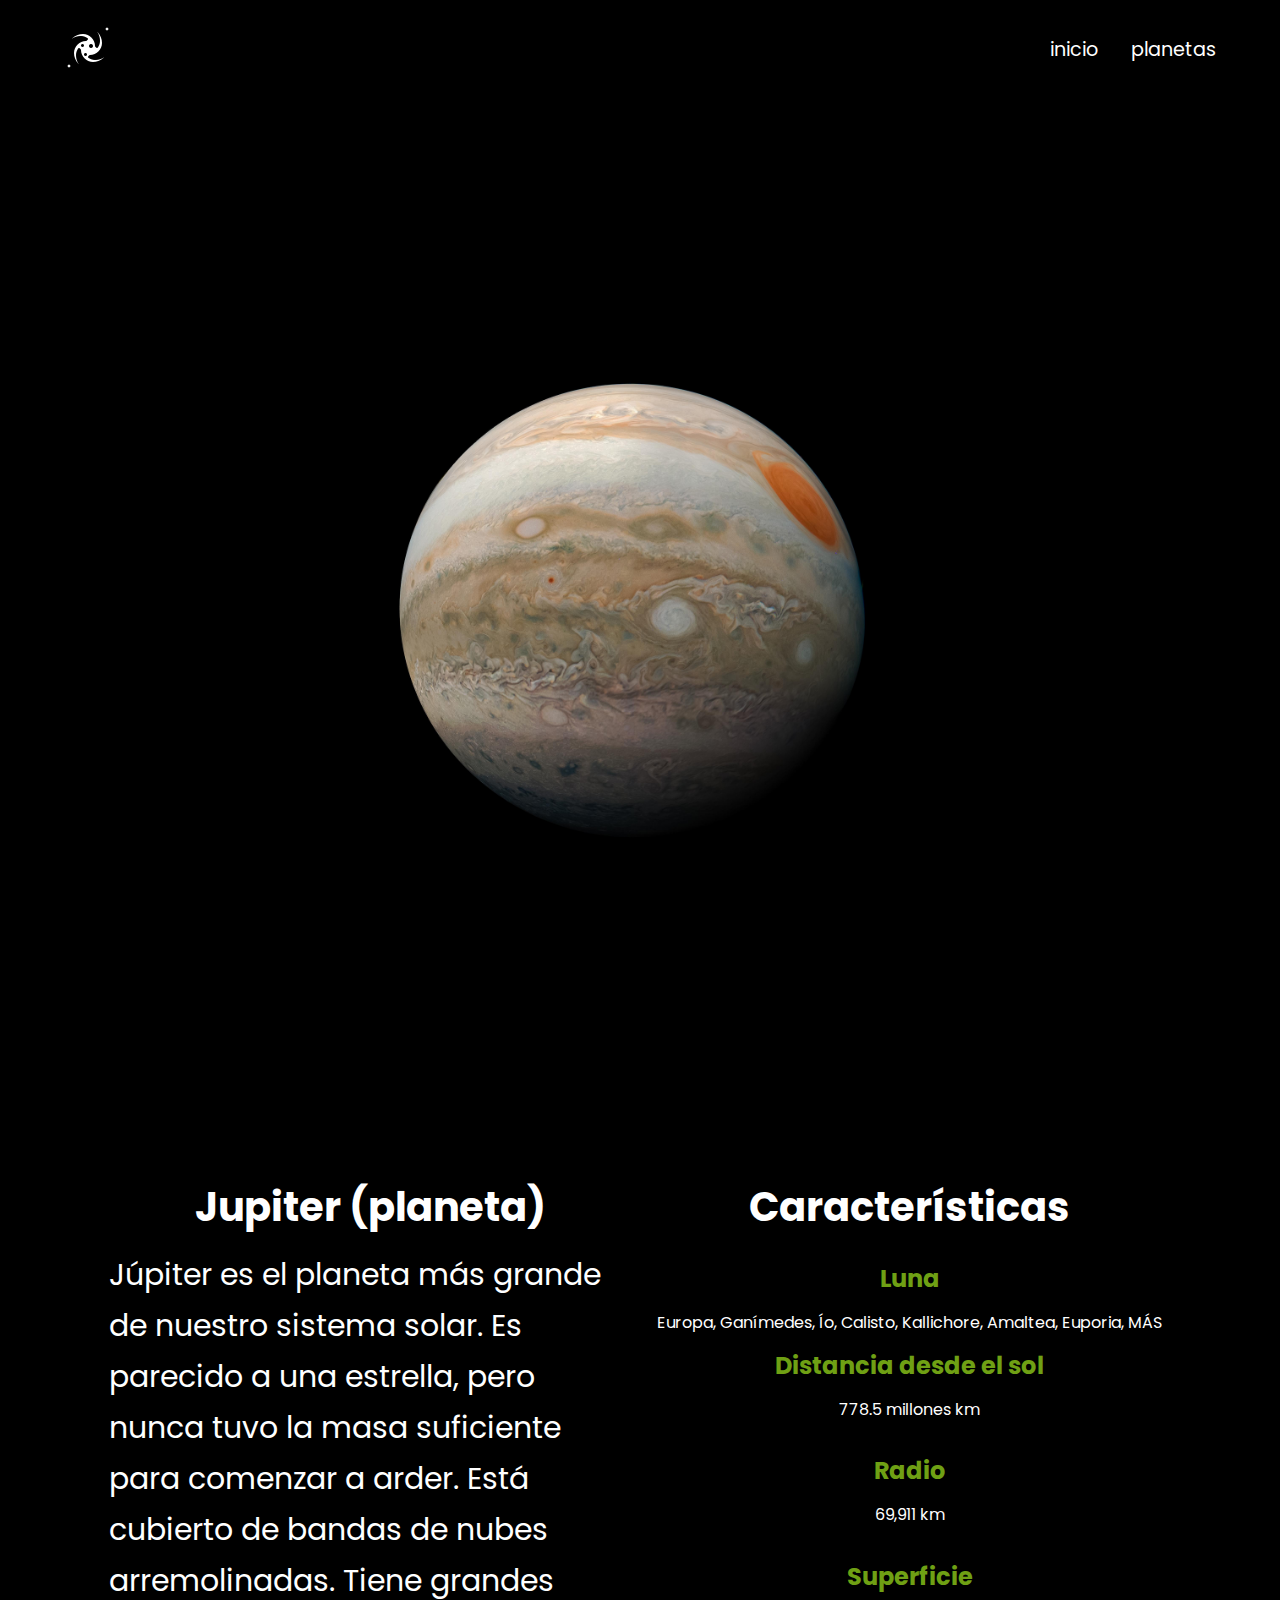
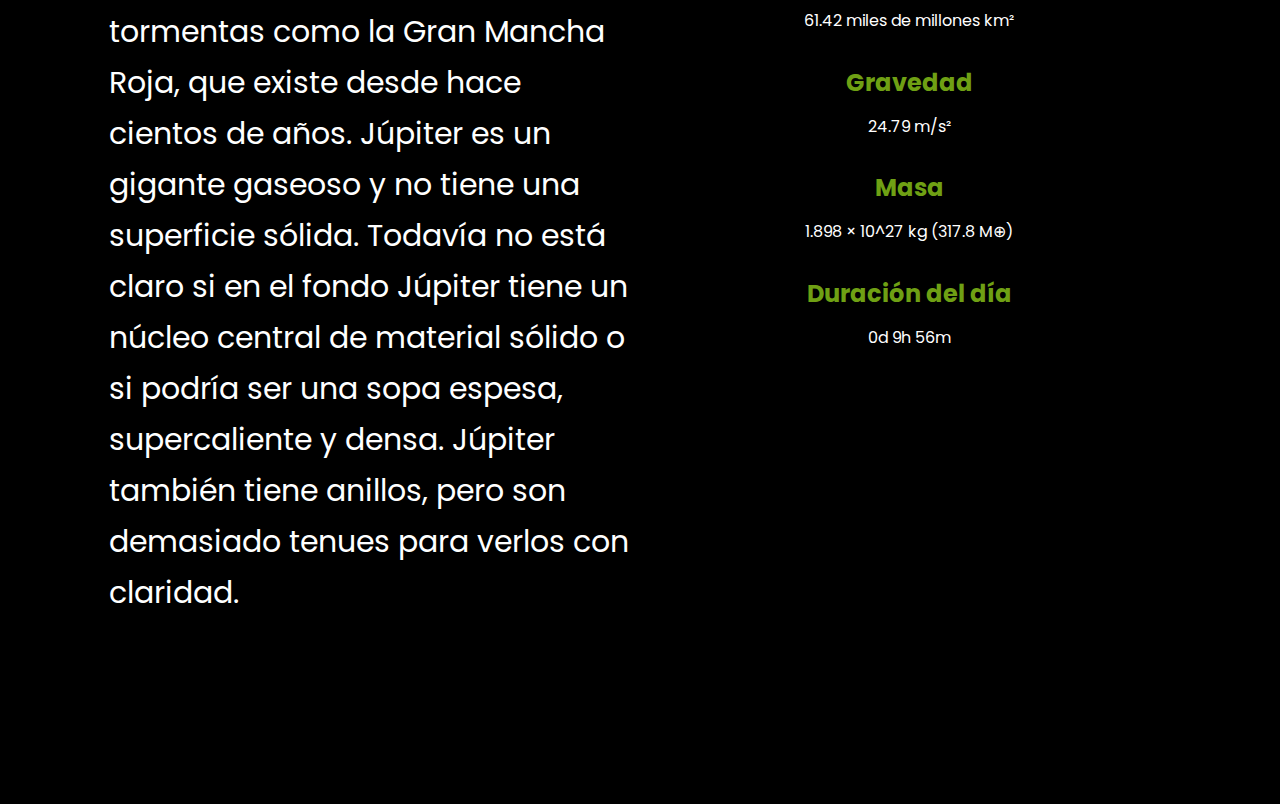
==== jupiter.html @ 34fdea8f "website" ====
<!DOCTYPE html>
<html lang="es">

<head>
    <meta charset="UTF-8">
    <meta name="viewport" content="width=device-width, initial-scale=1.0">
    <title>Jupiter</title>
    <link rel="shortcut icon" href="./images/ico.png" type="image/x-icon">
    <link rel="stylesheet" href="./css/normalize.css">
    <link rel="stylesheet" href="./css/jupiter.css">

    <meta name="theme-color" content="#2091F9">

    <meta name="title" content="Quasar">
    <meta name="description"
        content="Acerca del universo">


    <meta property="og:type" content="website">
    <meta property="og:url" content="https://smarchettiariza.github.io">
    <meta property="og:title" content="Quasar">
    <meta property="og:description"
        content="Acerca del universo">
    <meta property="og:image" content="https://smarchettiariza.github.io/images/fondo.jpg">

</head>

<body>
    <header class="hero">
        <nav class="nav container">

            <div class="nav__log">
                <a href="sun.html">
                    <img src="/images/ico.png" alt="" href="sun.html">
                </a>
            </div>
        
            <ul class="nav__link nav__link--menu">
                <li class="nav__items">
                    <a href="index.html" class="nav__links">inicio</a>
                </li>
        
                <li class="nav__items dropdown">
                    <a href="#" class="nav__links dropdown-toggle">planetas</a>
                    <ul class="dropdown-menu"><br>
                        <li><a href="/mercurio.html">Mercurio</a></li><br>
                        <li><a href="/tierra.html">Tierra</a></li><br>
                        <li><a href="/venus.html">Venus</a></li><br>
                        <li><a href="/neptuno.html">Neptuno</a></li><br>
                        <li><a href="/marte.html">Marte</a></li><br>
                        <li><a href="/jupiter.html">Jupiter</a></li><br>
                        <li><a href="/saturno.html">Saturno</a></li><br>
                        <li><a href="/urano.html">Urano</a></li><br>
                        <li><a href="/quasar.html">Quasar</a></li><br>
                    </ul>
                </li>
            </ul>
        
            <div class="nav__menu">
                <img src="./images/menu.svg" alt="" class="nav__img">
            </div>
        
        </nav>

        <main>
            <section class="knowledge">
                <div class="knowledge__container container">
                    <div class="knowledege__texts">
                        <h2 class="animacion-texto">Jupiter</h2>
                    </div>
                    <div class="all">
                        <img src="./images/jupo.jpg" class="knowledge__img" alt="">
                    </div>
  
                </div>
            </section>
    

        
        <section class="price">
            <div class="price__container container">

                <div class="price__texts">
                    
                    <h1 class="hh">Jupiter (planeta)</h1><br>
                    <p class="info">Júpiter es el planeta más grande de nuestro sistema solar. Es parecido a una estrella, pero nunca tuvo la masa suficiente para comenzar a arder. Está cubierto de bandas de nubes arremolinadas. Tiene grandes tormentas como la Gran Mancha Roja, que existe desde hace cientos de años. Júpiter es un gigante gaseoso y no tiene una superficie sólida. Todavía no está claro si en el fondo Júpiter tiene un núcleo central de material sólido o si podría ser una sopa espesa, supercaliente y densa. Júpiter también tiene anillos, pero son demasiado tenues para verlos con claridad.</p>
                   
                </div>
                <div class="price__texts">
                    <h1 class="hh">Características</h1><br>
                    <h2>Luna</h2>
                    <p class="info2">Europa, Ganímedes, Ío, Calisto, Kallichore, Amaltea, Euporia, MÁS</p>
                    <h2>Distancia desde el sol</h2>
                    <p class="info2">778.5 millones km</p><br>
                    <h2>Radio</h2>
                    <p class="info2"> 69,911 km</p><br>
                    <h2>Superficie</h2>
                    <P class="info2">61.42 miles de millones km²</P><br>
                    <h2>Gravedad</h2>
                    <p class="info2">24.79 m/s²</p><br>
                    <h2>Masa</h2>
                    <p class="info2">1.898 × 10^27 kg (317.8 M⊕)</p><br>
                    <h2> Duración del día</h2>
                    <p class="info2"> 0d 9h 56m</p>
                </div>


            </div>
        </section><br><br>
        </main>
    </header>


    <script src="/js/barra.js"></script>
    <script src="./js/slider.js"></script>
    <script src="./js/questions.js"></script>
    <script src="./js/menu.js"></script>
    <script defer src="./js/main.js"></script>
</body>

</html>
---- css/jupiter.css ----
@import url('https://fonts.googleapis.com/css2?family=Poppins:wght@300;400;600;700&display=swap');

:root {
    --padding-container: 100px 0;
}

body {
    font-family: 'Poppins', sans-serif;
    background-color: rgb(0, 0, 0) ;

}
body::-webkit-scrollbar {
    width: 12px;
    height: 12px;
}

body::-webkit-scrollbar-track {
    background:#15171b;
}

body::-webkit-scrollbar-thumb {
    background-color: #5454D4;
    border-radius: 10px;
    border: 2px solid #ffffff;
}

body::-webkit-scrollbar-thumb:hover {
    background-color: #555;
}



.container {
    width: 90%;
    max-width: 1200px;
    margin: 0 auto;
    padding: var(--padding-container);
}

.hero {
    width: 100%;
    height: 100vh;
    min-height: 600px;
    max-height: 1000px;
    position: relative;
    display: grid;
    grid-template-rows: 100px 1fr;
    color: #fff;
}

.hero::before {
    content: "";
    position:absolute;
    top: 0;
    left: 0;
    width: 100%;
    height: 100%;
    background-size: cover;
    clip-path: (0 0, 100% 0, 100% 80%, 50% 95%, 0 80%);
    z-index: -1;
    background-attachment: fixed;
    background-size: cover;
}


/* Nav */

.nav {
    --padding-container: 0;
    height: 100%;
    display: flex;
    align-items: center;
}

.nav__title {
    align-content: center;
    font-weight: 300;
    text-align: center;
}

.nav__link {
    margin-left: auto;
    padding: 0;
    display: grid;
    grid-auto-flow: column;
    grid-auto-columns: max-content;
    gap: 2em;
    list-style-type: none;
}

.nav__links {
    color: #fff;
    text-decoration: none;
    text-align: center;
}

.nav__menu {
    margin-left: auto;
    cursor: pointer;
    display: none;
}

.nav__img {
    display: block;
    width: 30px;
}

.nav__close {
    display: var(--show, none);
}

.nav__items {
    position: relative; /* Asegura que el dropdown se posicione relativo a este contenedor */
}

.nav__items > a { /* Aplica la animación solo a los enlaces principales */
    color: #ffffff;
    text-decoration: none;
    padding: 0.5rem 0;
    display: inline-block;
    position: relative;
    font-size: 1.2rem;
}

.nav__items > a::after { /* Solo a los enlaces principales */
    content: '';
    position: absolute;
    left: 0;
    bottom: 0;
    width: 0;
    height: 2px;
    background-color: #ffffff;
    transition: width 0.3s ease;
}

.nav__items > a:hover::after { /* Solo a los enlaces principales */
    width: 100%;
}

/* Dropdown menu */
.dropdown-menu {
    display: none;
    position: absolute;
    background-color: transparent;
    list-style: none;
    margin: 0;
    padding: 0;
    top: 100%; /* Ajusta según sea necesario */
    left: 0; /* Ajusta según sea necesario */
    min-width: 15px;
    border-radius: 4px;
    overflow: hidden;
    z-index: 1000;
}

.dropdown-menu li a {
    border-radius: 20px;
    border: solid rgba(255, 255, 255, 0.158);
    color: #ffffff;
    padding: 10px 15px;
    width: 120px;
    text-decoration: none;
    display: block;
    transition: background-color 0.3s ease;
}

.dropdown-menu li a:hover {

    background-color: #27272775;
}

.dropdown.show .dropdown-menu {
    display: block;
}

/* Hero container */

.hero__container {
    max-width: 800px;
    --padding-container: 0;
    display: grid;
    grid-auto-rows: max-content;
    align-content: center;
    gap: 1em;
    padding-bottom: 100px;
    text-align: center;
}

.hero__title {
    font-size: 3rem;
    color: whitesmoke;
}

.hero__paragraph {
    margin-bottom: 20px;
    color: #606060;
}


/* Knowledge */

.knowledge {
    margin-top: 10px;
    background-color: transparent;
}

.knowledge__container{
    grid-template-columns: 1fr 1fr;
    gap: 1em;
}

.knowledge__picture{
    max-width: 500px;
}

.knowledege__texts{
    text-align: center;
    font-size: 50px;
    color: whitesmoke;

}
.knowledge__img{
    filter: drop-shadow(
        0 0 10px rgba(0, 0, 0, .8)
    );
    width: 55%;
    filter: drop-shadow(
        0 0 10px rgb(0, 0, 0)
    );
}
.all{
    text-align: center;
}
.info{
    font-size: 30px;
}
.animacion-texto {
    opacity: 0;
    transform: translateY(20px);
    animation: aparecer 3s forwards;
}



@keyframes aparecer {
    0% {
        opacity: 0;
        transform: translateY(20px);
    }
    100% {
        opacity: 1;
        transform: translateY(0);
    }
}

.price {
    margin-top: 0px;
    height: 40%;
    padding: 50px ;
 
   
}

.price__container{
    border-radius: 60px;
    display: grid;
    grid-template-columns: 1fr 1fr;
    gap: 1em;


}

.price__texts h2{
    text-align: center;
    line-height: 2.5;
    color: rgb(111, 160, 20);
}
.price__texts .hh{
    font-size: 40px;
    text-align: center;
}
.price__texts p{
    line-height: 1.7;

}



.info2{
    text-align: center;
}







/* Ajustes responsivos para el dropdown */
@media screen and (max-width: 800px) {
    .nav__link {
        display: block;
        text-align: center;
    }

    .dropdown-menu {
        position: static;
        background-color: transparent;
        min-width: 100%;
        margin-top: 10px;
    }

    .dropdown-menu li a {
        padding: 12px;
        font-size: 1.1rem;
    }

    .nav__items > a::after {
        display: none;
    }
}




































/* Media queries */

@media (max-width:800px){
    .nav__menu{
        display: block;
    }

    .nav__link--menu{
        position: fixed;
        background-color: #000;
        top: 0;
        left: 0;
        height: 100%;
        width: 100%;
        display: flex;
        flex-direction: column;
        justify-content: space-evenly;
        align-items: center;
        z-index: 100;
        opacity: 0;
        pointer-events: none;
        transition: .7s opacity;
    }

    .nav__link--show{
        --show: block;
        opacity:1 ;
        pointer-events: unset;
    }

    .nav__close{
        position: absolute;
        top: 30px;
        right: 30px;
        width: 30px;
        cursor: pointer;
    }

    .price__container .hh{
        font-size: 25px;

    }
}
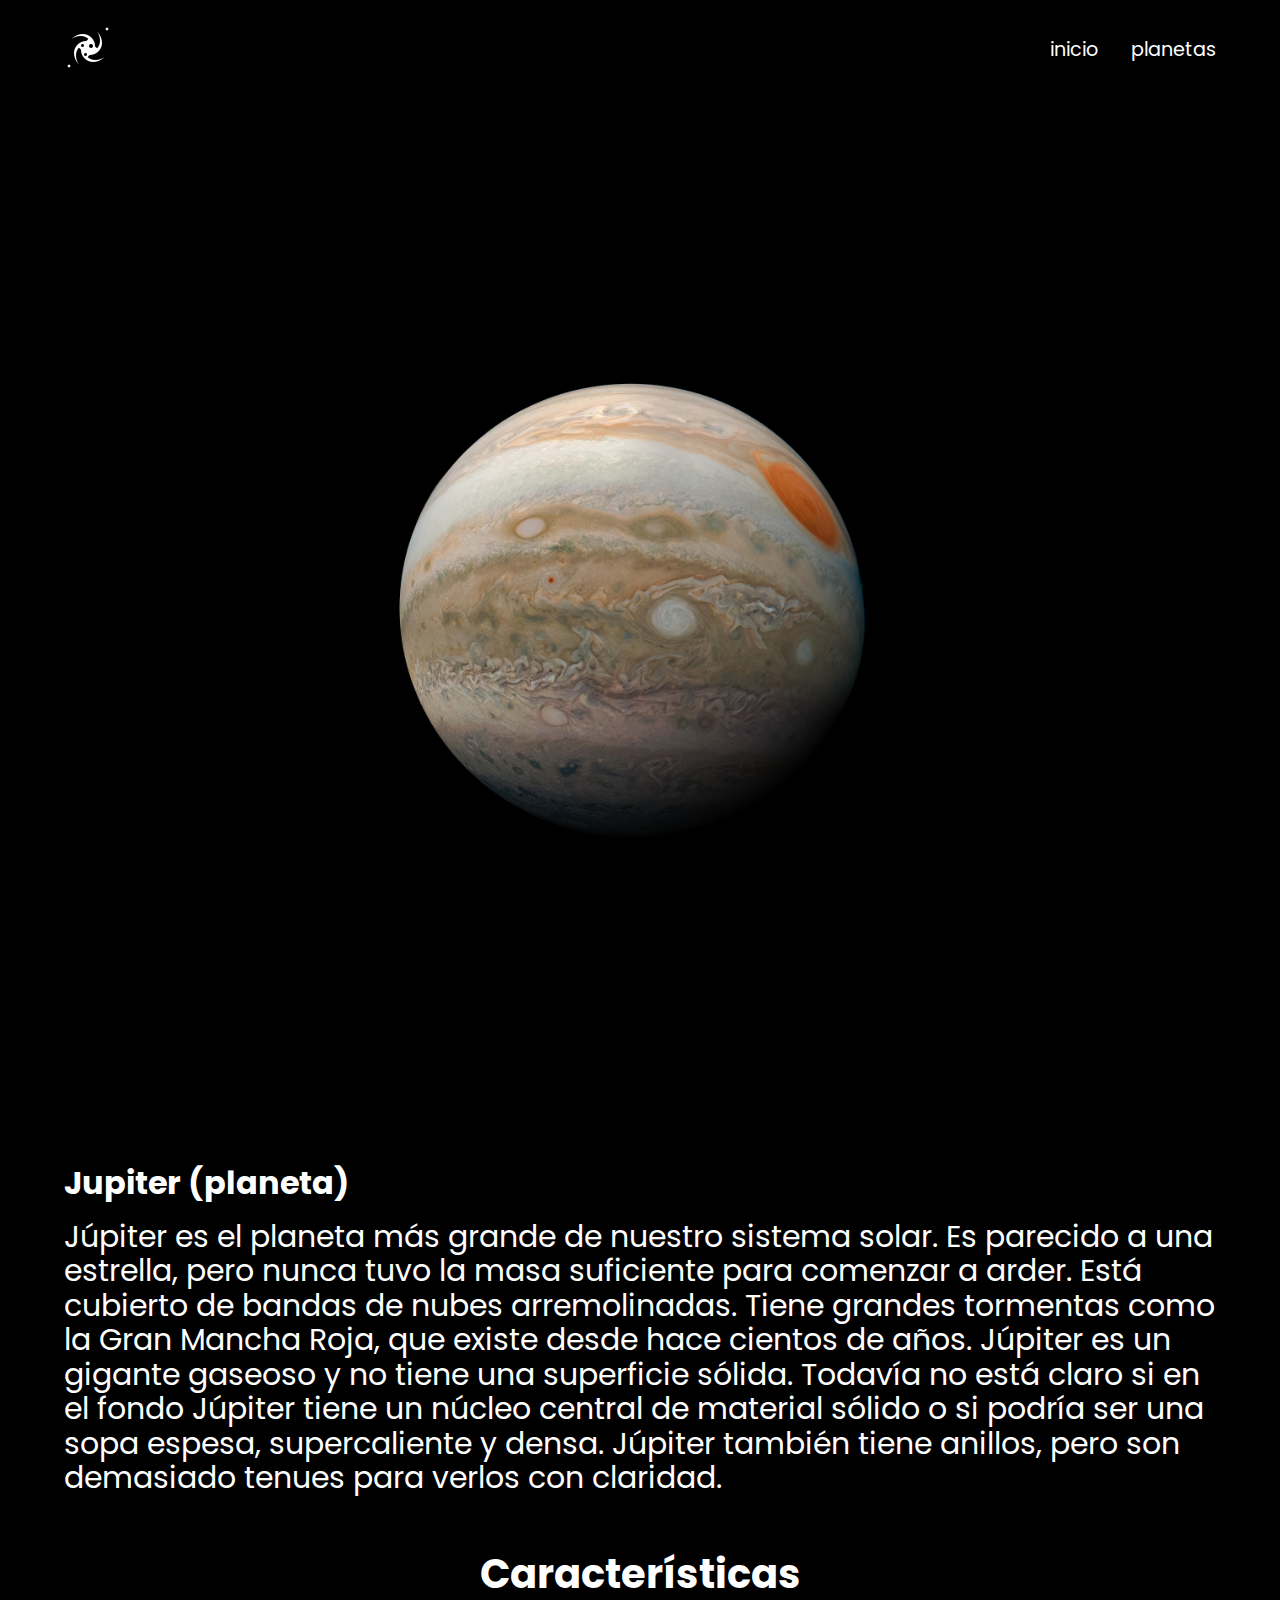
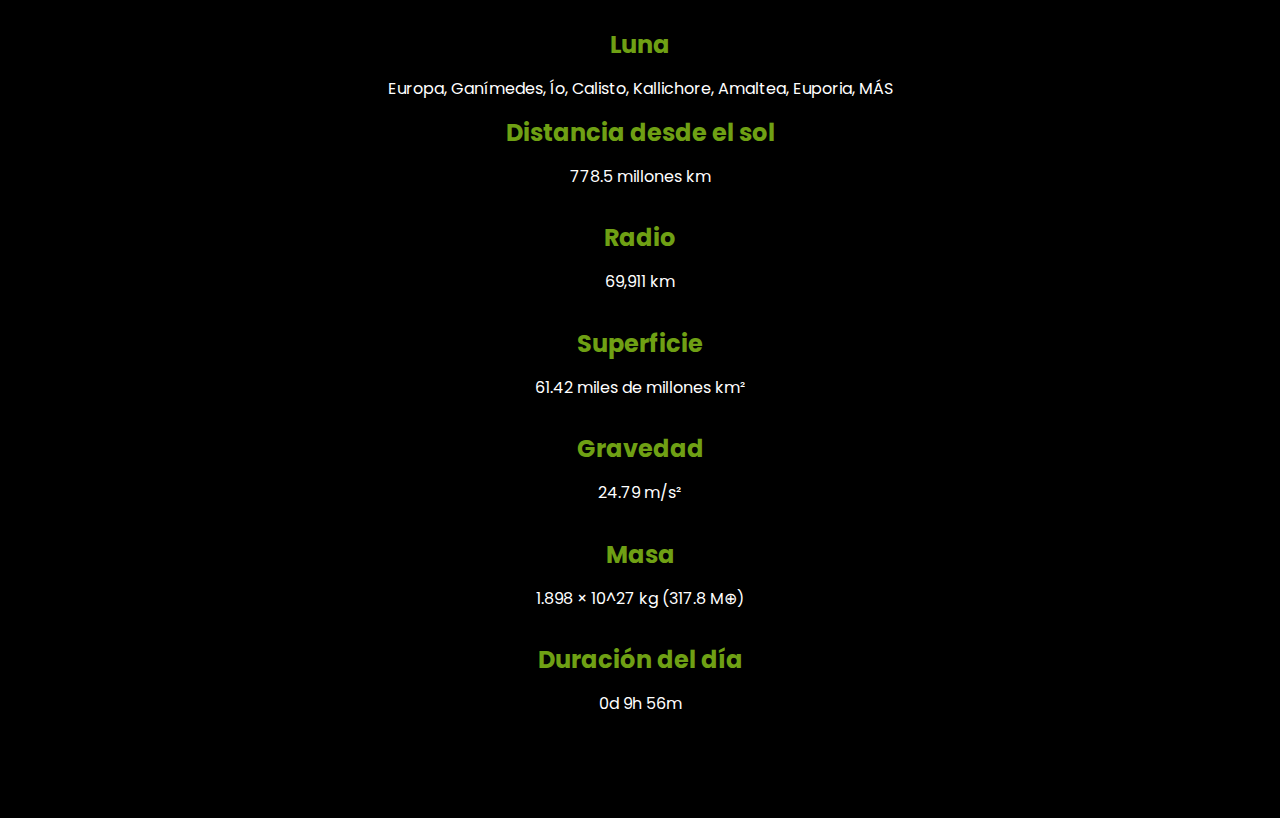
==== commit 15b1a579: "!!!" ====
--- a/jupiter.html
+++ b/jupiter.html
@@ -71,42 +71,35 @@
                     <div class="all">
                         <img src="./images/jupo.jpg" class="knowledge__img" alt="">
                     </div>
+                    <div class="price__textss">
+                    
+                        <h1 class="hh">Jupiter (planeta)</h1><br>
+                        <p class="info">Júpiter es el planeta más grande de nuestro sistema solar. Es parecido a una estrella, pero nunca tuvo la masa suficiente para comenzar a arder. Está cubierto de bandas de nubes arremolinadas. Tiene grandes tormentas como la Gran Mancha Roja, que existe desde hace cientos de años. Júpiter es un gigante gaseoso y no tiene una superficie sólida. Todavía no está claro si en el fondo Júpiter tiene un núcleo central de material sólido o si podría ser una sopa espesa, supercaliente y densa. Júpiter también tiene anillos, pero son demasiado tenues para verlos con claridad.</p>
+                       
+                    </div><br><br><br>
+                    <div class="price__texts">
+                        <h1 class="hh">Características</h1><br>
+                        <h2>Luna</h2>
+                        <p class="info2">Europa, Ganímedes, Ío, Calisto, Kallichore, Amaltea, Euporia, MÁS</p>
+                        <h2>Distancia desde el sol</h2>
+                        <p class="info2">778.5 millones km</p><br>
+                        <h2>Radio</h2>
+                        <p class="info2"> 69,911 km</p><br>
+                        <h2>Superficie</h2>
+                        <P class="info2">61.42 miles de millones km²</P><br>
+                        <h2>Gravedad</h2>
+                        <p class="info2">24.79 m/s²</p><br>
+                        <h2>Masa</h2>
+                        <p class="info2">1.898 × 10^27 kg (317.8 M⊕)</p><br>
+                        <h2> Duración del día</h2>
+                        <p class="info2"> 0d 9h 56m</p>
+                    </div>
+    
   
                 </div>
             </section>
     
 
-        
-        <section class="price">
-            <div class="price__container container">
-
-                <div class="price__texts">
-                    
-                    <h1 class="hh">Jupiter (planeta)</h1><br>
-                    <p class="info">Júpiter es el planeta más grande de nuestro sistema solar. Es parecido a una estrella, pero nunca tuvo la masa suficiente para comenzar a arder. Está cubierto de bandas de nubes arremolinadas. Tiene grandes tormentas como la Gran Mancha Roja, que existe desde hace cientos de años. Júpiter es un gigante gaseoso y no tiene una superficie sólida. Todavía no está claro si en el fondo Júpiter tiene un núcleo central de material sólido o si podría ser una sopa espesa, supercaliente y densa. Júpiter también tiene anillos, pero son demasiado tenues para verlos con claridad.</p>
-                   
-                </div>
-                <div class="price__texts">
-                    <h1 class="hh">Características</h1><br>
-                    <h2>Luna</h2>
-                    <p class="info2">Europa, Ganímedes, Ío, Calisto, Kallichore, Amaltea, Euporia, MÁS</p>
-                    <h2>Distancia desde el sol</h2>
-                    <p class="info2">778.5 millones km</p><br>
-                    <h2>Radio</h2>
-                    <p class="info2"> 69,911 km</p><br>
-                    <h2>Superficie</h2>
-                    <P class="info2">61.42 miles de millones km²</P><br>
-                    <h2>Gravedad</h2>
-                    <p class="info2">24.79 m/s²</p><br>
-                    <h2>Masa</h2>
-                    <p class="info2">1.898 × 10^27 kg (317.8 M⊕)</p><br>
-                    <h2> Duración del día</h2>
-                    <p class="info2"> 0d 9h 56m</p>
-                </div>
-
-
-            </div>
-        </section><br><br>
         </main>
     </header>
 
--- a/css/jupiter.css
+++ b/css/jupiter.css
@@ -253,21 +253,8 @@
     }
 }
 
-.price {
-    margin-top: 0px;
-    height: 40%;
-    padding: 50px ;
- 
-   
-}
-
-.price__container{
-    border-radius: 60px;
-    display: grid;
-    grid-template-columns: 1fr 1fr;
-    gap: 1em;
-
-
+.price__textss{
+    margin-top: 20%;
 }
 
 .price__texts h2{
